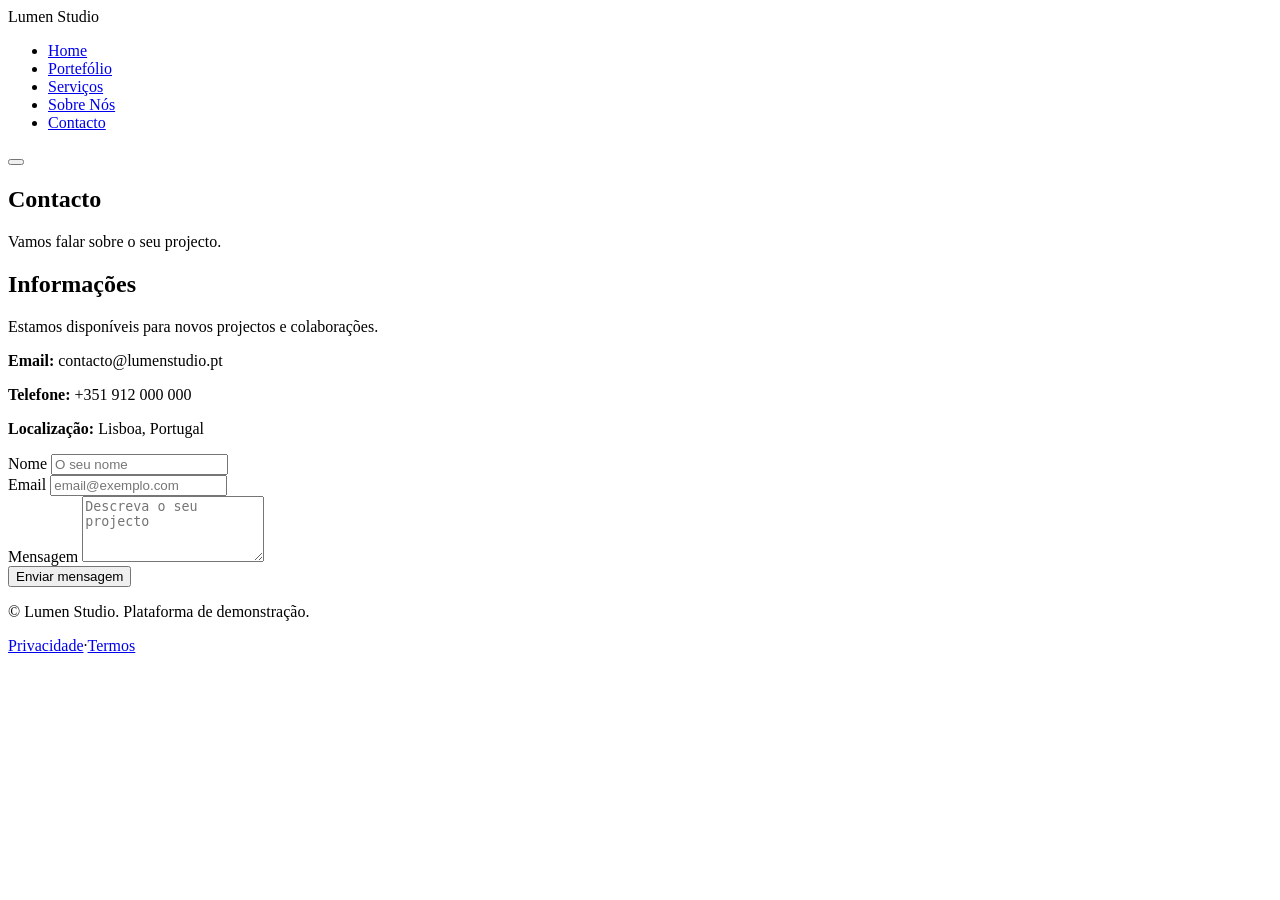
==== contacto.html @ 0bad4f00 "Add files via upload" ====
<!DOCTYPE html>
<html lang="pt">
<head>
  <meta charset="UTF-8" />
  <meta name="viewport" content="width=device-width, initial-scale=1.0" />
  <title>Contacto — Lumen Studio</title>
  <link rel="stylesheet" href="assets/styles.css" />
</head>

<body>

  <header class="header">
    <div class="container header-inner">
      <div class="logo">Lumen Studio</div>

      <nav class="nav">
        <ul class="nav-list">
          <li><a href="index.html">Home</a></li>
          <li><a href="portfolio.html">Portefólio</a></li>
          <li><a href="servicos.html">Serviços</a></li>
          <li><a href="sobre.html">Sobre Nós</a></li>
          <li><a href="contacto.html" class="btn-nav active">Contacto</a></li>
        </ul>
      </nav>

      <button class="nav-toggle"><span></span><span></span><span></span></button>
    </div>
  </header>

  <section class="hero small-hero">
    <div class="container fade-up">
      <h1 class="hero-title">Contacto</h1>
      <p class="hero-subtitle">Vamos falar sobre o seu projecto.</p>
    </div>
  </section>

  <section class="section">
    <div class="container contact-grid">

      <div class="fade-up">
        <h2>Informações</h2>
        <p>Estamos disponíveis para novos projectos e colaborações.</p>

        <div class="contact-info">
          <p><strong>Email:</strong> contacto@lumenstudio.pt</p>
          <p><strong>Telefone:</strong> +351 912 000 000</p>
          <p><strong>Localização:</strong> Lisboa, Portugal</p>
        </div>
      </div>

      <form class="contact-form fade-up">
        <div class="form-group">
          <label>Nome</label>
          <input type="text" placeholder="O seu nome" required />
        </div>

        <div class="form-group">
          <label>Email</label>
          <input type="email" placeholder="email@exemplo.com" required />
        </div>

        <div class="form-group">
          <label>Mensagem</label>
          <textarea rows="4" placeholder="Descreva o seu projecto"></textarea>
        </div>

        <button class="btn-primary btn-full">Enviar mensagem</button>
      </form>

    </div>
  </section>

  <footer class="footer">
    <div class="container footer-inner">
      <p>© Lumen Studio. Plataforma de demonstração.</p>
      <p class="footer-links">
        <a href="#">Privacidade</a><span>·</span><a href="#">Termos</a>
      </p>
    </div>
  </footer>

  <script src="assets/script.js"></script>
</body>
</html>
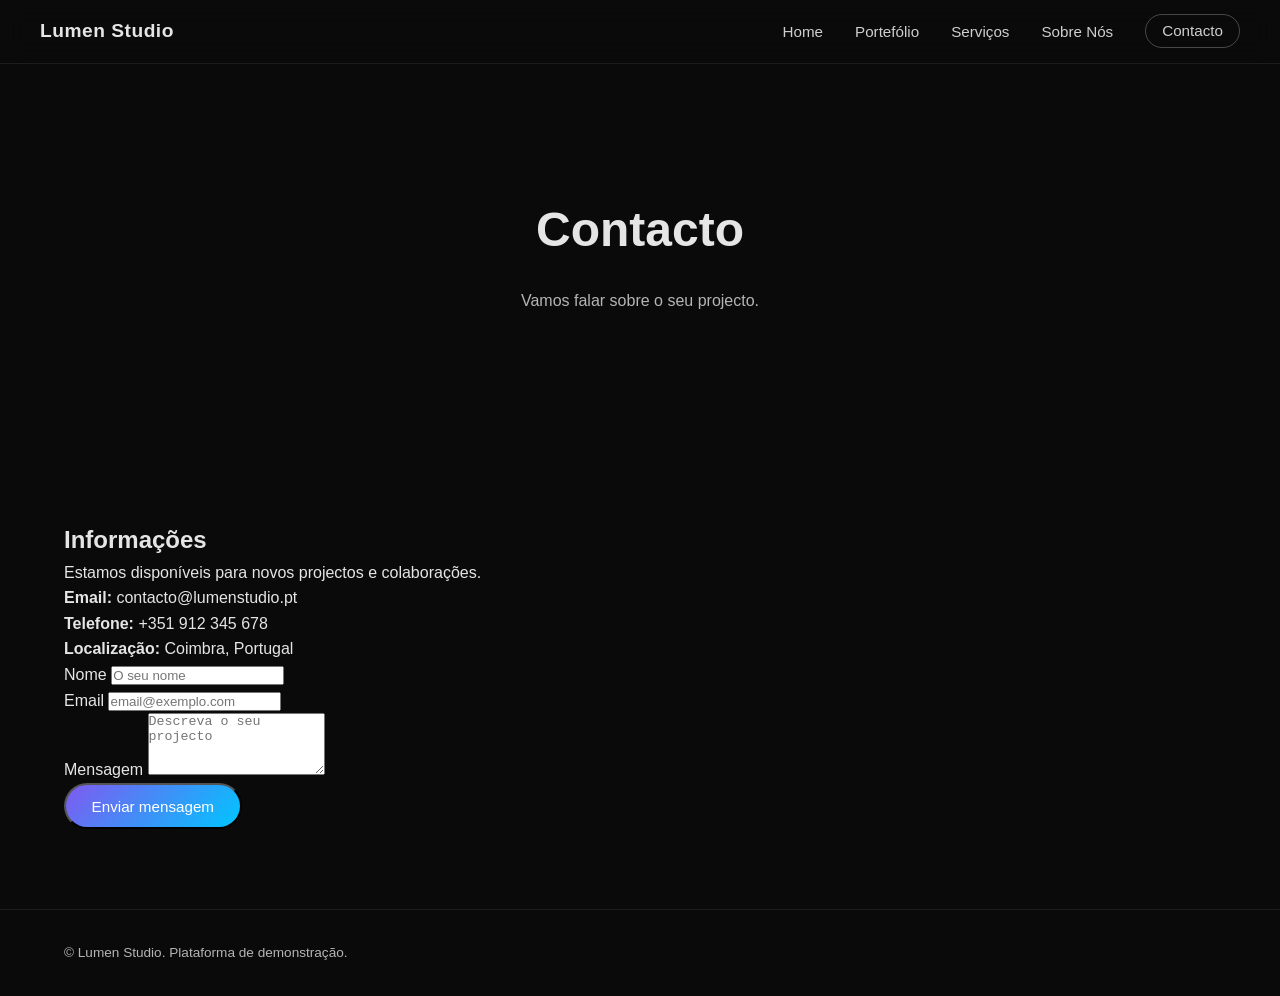
==== commit f690557b: "Add files via upload" ====
--- a/contacto.html
+++ b/contacto.html
@@ -43,8 +43,8 @@
 
         <div class="contact-info">
           <p><strong>Email:</strong> contacto@lumenstudio.pt</p>
-          <p><strong>Telefone:</strong> +351 912 000 000</p>
-          <p><strong>Localização:</strong> Lisboa, Portugal</p>
+          <p><strong>Telefone:</strong> +351 912 345 678</p>
+          <p><strong>Localização:</strong> Coimbra, Portugal</p>
         </div>
       </div>
 
@@ -73,9 +73,6 @@
   <footer class="footer">
     <div class="container footer-inner">
       <p>© Lumen Studio. Plataforma de demonstração.</p>
-      <p class="footer-links">
-        <a href="#">Privacidade</a><span>·</span><a href="#">Termos</a>
-      </p>
     </div>
   </footer>
 
--- a/assets/styles.css
+++ b/assets/styles.css
@@ -0,0 +1,325 @@
+/* RESET */
+* {
+  margin: 0;
+  padding: 0;
+  box-sizing: border-box;
+}
+
+body {
+  font-family: "Inter", sans-serif;
+  background: #0a0a0a;
+  color: #e5e5e5;
+  line-height: 1.6;
+}
+
+/* CONTAINERS */
+.container {
+  width: 100%;
+  max-width: 1200px;
+  margin: auto;
+  padding: 0 1.5rem;
+}
+
+/* HEADER */
+.header {
+  position: sticky;
+  top: 0;
+  z-index: 20;
+  backdrop-filter: blur(14px);
+  background: rgba(10, 10, 10, 0.7);
+  border-bottom: 1px solid rgba(255, 255, 255, 0.08);
+}
+
+.header-inner {
+  display: flex;
+  justify-content: space-between;
+  align-items: center;
+  padding: 1rem 0;
+}
+
+.logo {
+  font-weight: 700;
+  font-size: 1.2rem;
+  letter-spacing: 0.5px;
+}
+
+.nav-list {
+  display: flex;
+  gap: 2rem;
+  list-style: none;
+}
+
+.nav-list a {
+  color: #cfcfcf;
+  text-decoration: none;
+  font-size: 0.95rem;
+  transition: 0.2s;
+}
+
+.nav-list a:hover {
+  color: #fff;
+}
+
+.btn-nav {
+  padding: 0.45rem 1rem;
+  border: 1px solid rgba(255, 255, 255, 0.25);
+  border-radius: 999px;
+}
+
+/* MOBILE NAV */
+.nav-toggle {
+  display: none;
+  flex-direction: column;
+  gap: 4px;
+  background: none;
+  border: none;
+  cursor: pointer;
+}
+
+.nav-toggle span {
+  width: 22px;
+  height: 2px;
+  background: #fff;
+}
+
+/* HERO */
+.hero {
+  position: relative;
+  padding: 8rem 0 6rem;
+  text-align: center;
+}
+
+.hero-title {
+  font-size: 3rem;
+  font-weight: 700;
+  max-width: 800px;
+  margin: auto;
+}
+
+.gradient-text {
+  background: linear-gradient(135deg, #7f5af0, #00c6ff);
+  -webkit-background-clip: text;
+  -webkit-text-fill-color: transparent;
+}
+
+.hero-subtitle {
+  max-width: 600px;
+  margin: 1.2rem auto 2rem;
+  color: #b5b5b5;
+}
+
+.hero-actions {
+  display: flex;
+  justify-content: center;
+  gap: 1rem;
+}
+
+.btn-primary,
+.btn-secondary {
+  padding: 0.8rem 1.6rem;
+  border-radius: 999px;
+  text-decoration: none;
+  font-weight: 500;
+  font-size: 0.95rem;
+}
+
+.btn-primary {
+  background: linear-gradient(135deg, #7f5af0, #00c6ff);
+  color: #fff;
+}
+
+.btn-secondary {
+  border: 1px solid rgba(255, 255, 255, 0.25);
+  color: #fff;
+}
+
+/* HERO BG */
+.hero-bg {
+  position: absolute;
+  inset: 0;
+  background: radial-gradient(circle at center, rgba(127, 90, 240, 0.15), transparent 70%);
+  z-index: -1;
+}
+
+/* SECTIONS */
+.section {
+  padding: 5rem 0;
+}
+
+.section-tight {
+  padding-top: 1.5rem;
+  padding-bottom: 5rem;
+}
+
+.section-alt {
+  padding: 5rem 0;
+  background: #0f0f0f;
+}
+
+.section-title {
+  text-align: center;
+  font-size: 2rem;
+  margin-bottom: 3rem;
+}
+
+/* GRID */
+.grid-3 {
+  display: grid;
+  grid-template-columns: repeat(3, 1fr);
+  gap: 2rem;
+}
+
+/* CARDS */
+.card {
+  background: #141414;
+  padding: 2rem;
+  border-radius: 14px;
+  border: 1px solid rgba(255, 255, 255, 0.08);
+  transition: 0.25s;
+}
+
+.card:hover {
+  transform: translateY(-4px);
+  border-color: rgba(255, 255, 255, 0.18);
+}
+
+/* FEATURED PROJECTS */
+.featured-grid {
+  display: grid;
+  grid-template-columns: repeat(3, minmax(0, 1fr));
+  gap: 1.5rem;
+}
+
+.featured-card {
+  display: block;
+  background: #141414;
+  border-radius: 14px;
+  overflow: hidden;
+  border: 1px solid rgba(255, 255, 255, 0.08);
+  transition: 0.25s;
+  text-decoration: none;
+  color: inherit;
+}
+
+.featured-card:hover {
+  transform: translateY(-4px);
+  border-color: rgba(255, 255, 255, 0.18);
+}
+
+.featured-video {
+  width: 100%;
+  aspect-ratio: 9 / 16;
+  background: linear-gradient(135deg, #7f5af0, #00c6ff);
+  position: relative;
+  overflow: hidden;
+}
+
+.featured-video video {
+  width: 100%;
+  height: 100%;
+  object-fit: cover;
+  display: block;
+}
+
+.featured-info {
+  padding: 1rem;
+}
+
+.featured-info h3 {
+  font-size: 1.05rem;
+  margin-bottom: 0.65rem;
+}
+
+.featured-info p {
+  color: #cfcfcf;
+}
+
+/* CTA */
+.cta {
+  padding: 6rem 0;
+  text-align: center;
+  background: radial-gradient(circle at center, rgba(127, 90, 240, 0.15), transparent 70%);
+}
+
+.cta h2 {
+  font-size: 2rem;
+  margin-bottom: 1rem;
+}
+
+.cta p {
+  margin-bottom: 2rem;
+}
+
+.cta .btn-primary {
+  margin-top: 1rem;
+}
+
+/* FOOTER */
+.footer {
+  padding: 2rem 0;
+  border-top: 1px solid rgba(255, 255, 255, 0.08);
+  background: #0a0a0a;
+}
+
+.footer-inner {
+  display: flex;
+  justify-content: space-between;
+  flex-wrap: wrap;
+  color: #b5b5b5;
+  font-size: 0.85rem;
+}
+
+.footer-links {
+  display: flex;
+  gap: 0.5rem;
+}
+
+/* ANIMAÇÕES */
+.fade-up {
+  opacity: 0;
+  transform: translateY(20px);
+  transition: 0.6s ease;
+}
+
+.fade-up.visible {
+  opacity: 1;
+  transform: translateY(0);
+}
+
+/* RESPONSIVO */
+@media (max-width: 900px) {
+  .grid-3,
+  .featured-grid {
+    grid-template-columns: 1fr;
+  }
+
+  .hero-title {
+    font-size: 2.4rem;
+  }
+}
+
+@media (max-width: 720px) {
+  .nav {
+    display: none;
+  }
+
+  .nav.open {
+    display: block;
+    position: absolute;
+    top: 70px;
+    right: 1.5rem;
+    background: #141414;
+    padding: 1rem;
+    border-radius: 12px;
+    border: 1px solid rgba(255, 255, 255, 0.1);
+  }
+
+  .nav-list {
+    flex-direction: column;
+    gap: 1rem;
+  }
+
+  .nav-toggle {
+    display: flex;
+  }
+}
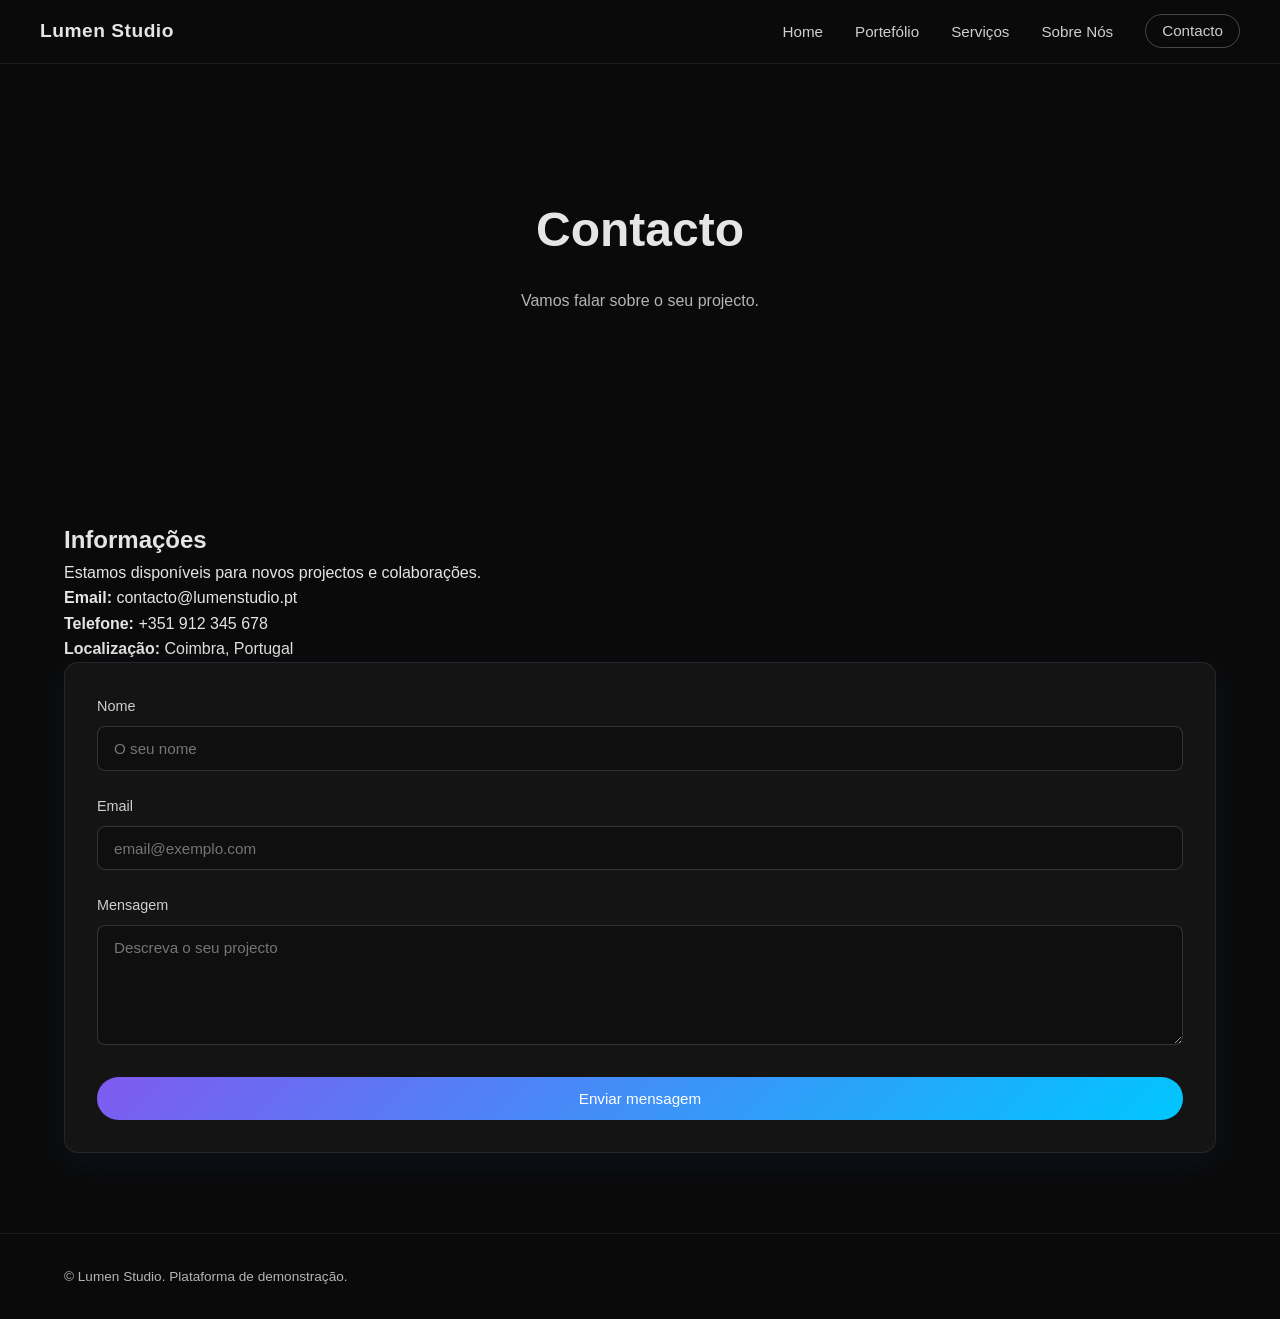
==== commit 2bee3fcf: "Add files via upload" ====
--- a/contacto.html
+++ b/contacto.html
@@ -34,7 +34,7 @@
     </div>
   </section>
 
-  <section class="section">
+  <section class="section section-contact">
     <div class="container contact-grid">
 
       <div class="fade-up">
--- a/assets/styles.css
+++ b/assets/styles.css
@@ -286,16 +286,67 @@
   transform: translateY(0);
 }
 
-/* RESPONSIVO */
-@media (max-width: 900px) {
-  .grid-3,
-  .featured-grid {
-    grid-template-columns: 1fr;
-  }
-
-  .hero-title {
-    font-size: 2.4rem;
-  }
+/* CONTACT FORM */
+.contact-form {
+  background: #141414;
+  border-radius: 14px;
+  padding: 2rem;
+  border: 1px solid rgba(255, 255, 255, 0.08);
+  box-shadow: 0 10px 30px rgba(15, 23, 42, 0.6);
+}
+
+.form-group {
+  margin-bottom: 1.5rem;
+}
+
+.form-group label {
+  display: block;
+  font-size: 0.9rem;
+  margin-bottom: 0.5rem;
+  color: #cfcfcf;
+}
+
+.form-group input,
+.form-group textarea {
+  width: 100%;
+  padding: 0.8rem 1rem;
+  border-radius: 8px;
+  border: 1px solid rgba(255, 255, 255, 0.15);
+  background: #0f0f0f;
+  color: #e5e5e5;
+  font-family: inherit;
+  font-size: 0.95rem;
+  transition: 0.2s;
+}
+
+.form-group input:focus,
+.form-group textarea:focus {
+  outline: none;
+  border-color: #7f5af0;
+  box-shadow: 0 0 0 2px rgba(127, 90, 240, 0.2);
+}
+
+.form-group textarea {
+  resize: vertical;
+  min-height: 120px;
+}
+
+.btn-full {
+  width: 100%;
+  padding: 0.8rem 1.6rem;
+  border-radius: 999px;
+  background: linear-gradient(135deg, #7f5af0, #00c6ff);
+  color: #fff;
+  border: none;
+  font-weight: 500;
+  font-size: 0.95rem;
+  cursor: pointer;
+  transition: 0.2s;
+}
+
+.btn-full:hover {
+  transform: translateY(-2px);
+  box-shadow: 0 8px 25px rgba(127, 90, 240, 0.4);
 }
 
 @media (max-width: 720px) {
